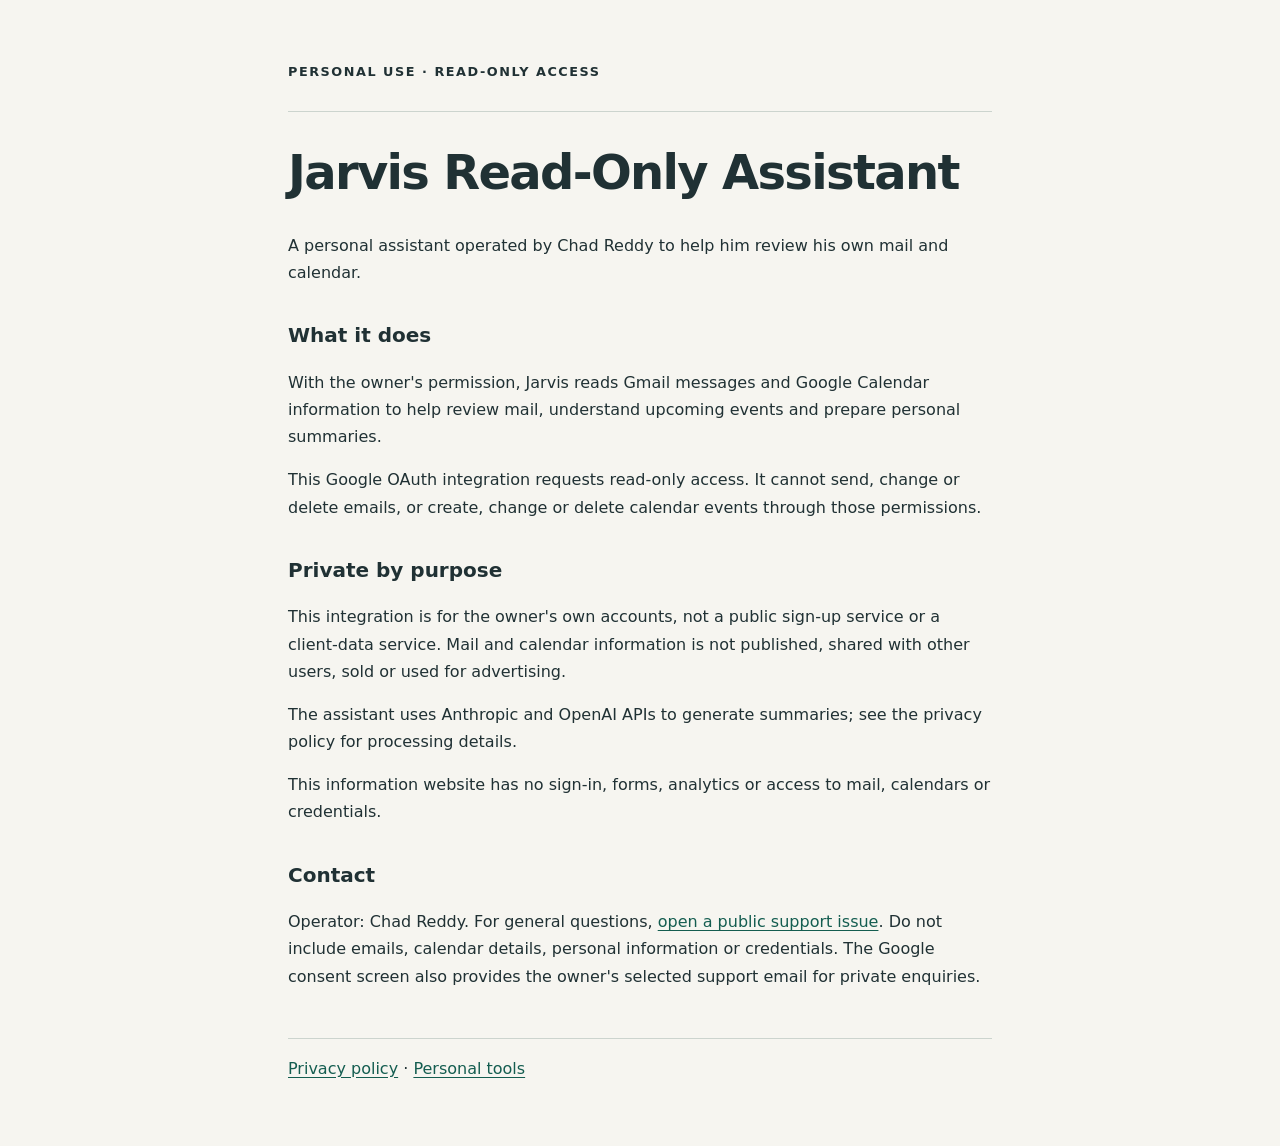
==== docs/jarvis/index.html @ 07fab769 "Publish docs directory and disclose AI processing" ====
<!doctype html>
<html lang="en"><head><meta charset="utf-8"><meta name="viewport" content="width=device-width, initial-scale=1"><meta name="description" content="Jarvis is Chad Reddy's personal, read-only mail and calendar assistant."><title>Jarvis Read-Only Assistant</title><link rel="stylesheet" href="/site.css"></head>
<body><header><p class="kicker">Personal use · Read-only access</p></header>
<main><h1>Jarvis Read-Only Assistant</h1><p>A personal assistant operated by Chad Reddy to help him review his own mail and calendar.</p>
<h2>What it does</h2><p>With the owner's permission, Jarvis reads Gmail messages and Google Calendar information to help review mail, understand upcoming events and prepare personal summaries.</p><p>This Google OAuth integration requests read-only access. It cannot send, change or delete emails, or create, change or delete calendar events through those permissions.</p>
<h2>Private by purpose</h2><p>This integration is for the owner's own accounts, not a public sign-up service or a client-data service. Mail and calendar information is not published, shared with other users, sold or used for advertising.</p><p>The assistant uses Anthropic and OpenAI APIs to generate summaries; see the privacy policy for processing details.</p><p>This information website has no sign-in, forms, analytics or access to mail, calendars or credentials.</p>
<h2>Contact</h2><p>Operator: Chad Reddy. For general questions, <a href="https://github.com/wicki2c/wicki2c.github.io/issues/new">open a public support issue</a>. Do not include emails, calendar details, personal information or credentials. The Google consent screen also provides the owner's selected support email for private enquiries.</p></main>
<footer><a href="/jarvis/privacy/">Privacy policy</a> · <a href="/">Personal tools</a></footer></body></html>
---- site.css ----
:root { color-scheme: light; font-family: system-ui, sans-serif; color: #203134; background: #f6f5f0; }
body { max-width: 44rem; margin: 0 auto; padding: 3rem 1.25rem; line-height: 1.7; }
header, footer { border-bottom: 1px solid #ccd4ce; padding-bottom: 1rem; }
footer { border: 0; border-top: 1px solid #ccd4ce; margin-top: 3rem; padding-top: 1rem; }
h1 { font-size: clamp(2rem, 5vw, 3rem); line-height: 1.15; letter-spacing: -.035em; }
h2 { font-size: 1.25rem; margin-top: 2rem; }
a { color: #145d50; text-underline-offset: .2em; }
a:focus-visible { outline: 3px solid #145d50; outline-offset: 4px; }
.kicker { text-transform: uppercase; letter-spacing: .12em; font-size: .8rem; font-weight: 700; }
code { overflow-wrap: anywhere; }
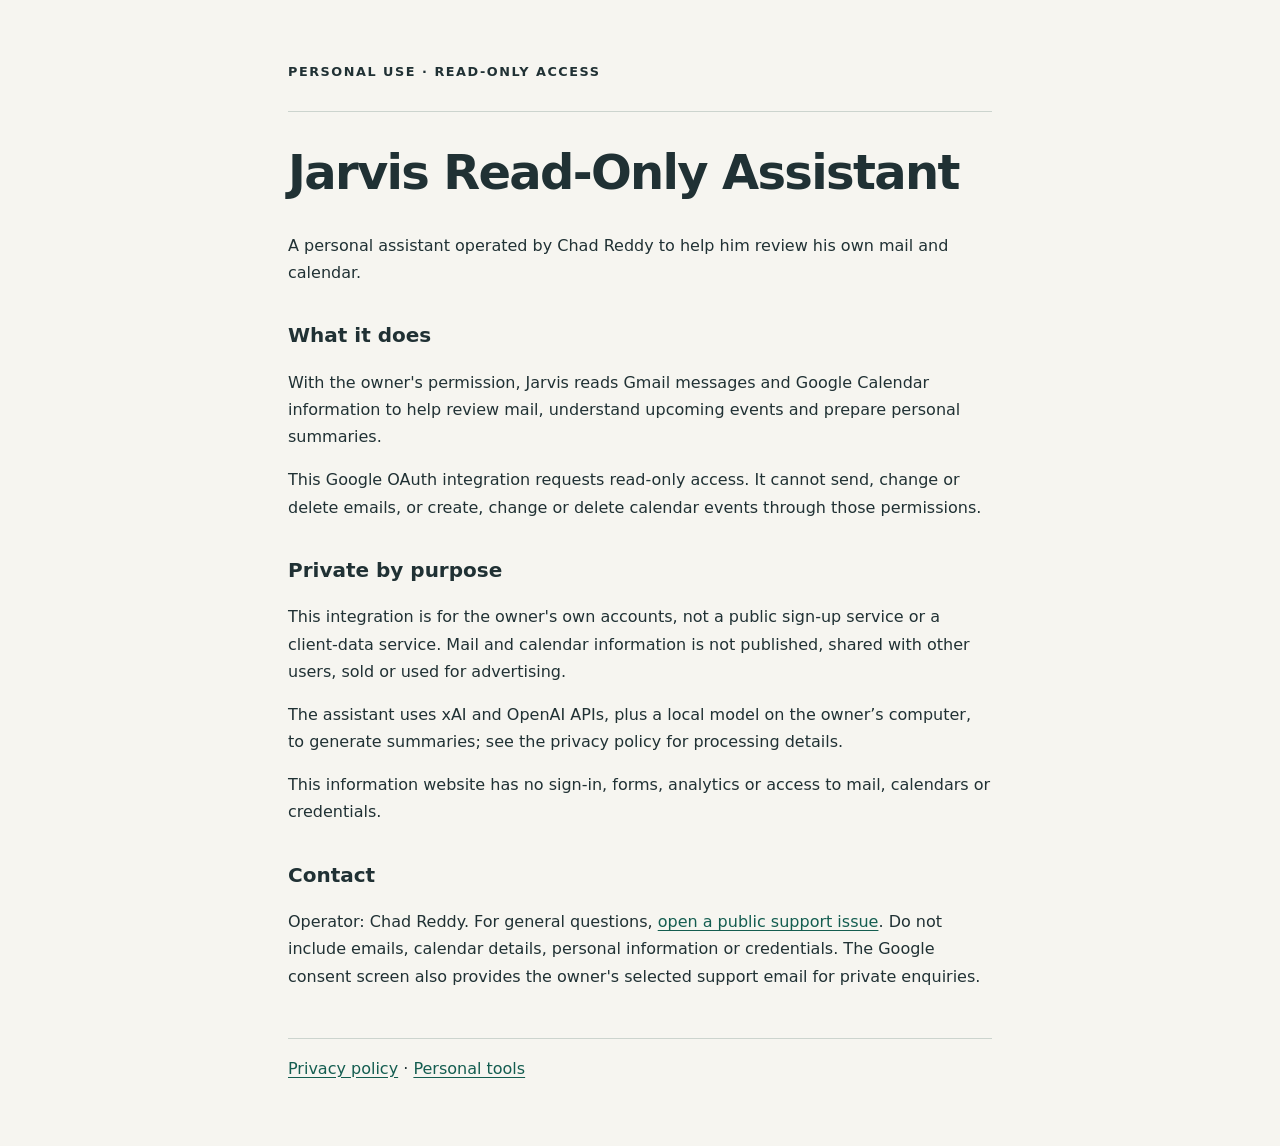
==== commit 500df306: "Correct Jarvis model-provider privacy disclosure" ====
--- a/docs/jarvis/index.html
+++ b/docs/jarvis/index.html
@@ -3,6 +3,6 @@
 <body><header><p class="kicker">Personal use · Read-only access</p></header>
 <main><h1>Jarvis Read-Only Assistant</h1><p>A personal assistant operated by Chad Reddy to help him review his own mail and calendar.</p>
 <h2>What it does</h2><p>With the owner's permission, Jarvis reads Gmail messages and Google Calendar information to help review mail, understand upcoming events and prepare personal summaries.</p><p>This Google OAuth integration requests read-only access. It cannot send, change or delete emails, or create, change or delete calendar events through those permissions.</p>
-<h2>Private by purpose</h2><p>This integration is for the owner's own accounts, not a public sign-up service or a client-data service. Mail and calendar information is not published, shared with other users, sold or used for advertising.</p><p>The assistant uses Anthropic and OpenAI APIs to generate summaries; see the privacy policy for processing details.</p><p>This information website has no sign-in, forms, analytics or access to mail, calendars or credentials.</p>
+<h2>Private by purpose</h2><p>This integration is for the owner's own accounts, not a public sign-up service or a client-data service. Mail and calendar information is not published, shared with other users, sold or used for advertising.</p><p>The assistant uses xAI and OpenAI APIs, plus a local model on the owner’s computer, to generate summaries; see the privacy policy for processing details.</p><p>This information website has no sign-in, forms, analytics or access to mail, calendars or credentials.</p>
 <h2>Contact</h2><p>Operator: Chad Reddy. For general questions, <a href="https://github.com/wicki2c/wicki2c.github.io/issues/new">open a public support issue</a>. Do not include emails, calendar details, personal information or credentials. The Google consent screen also provides the owner's selected support email for private enquiries.</p></main>
 <footer><a href="/jarvis/privacy/">Privacy policy</a> · <a href="/">Personal tools</a></footer></body></html>
